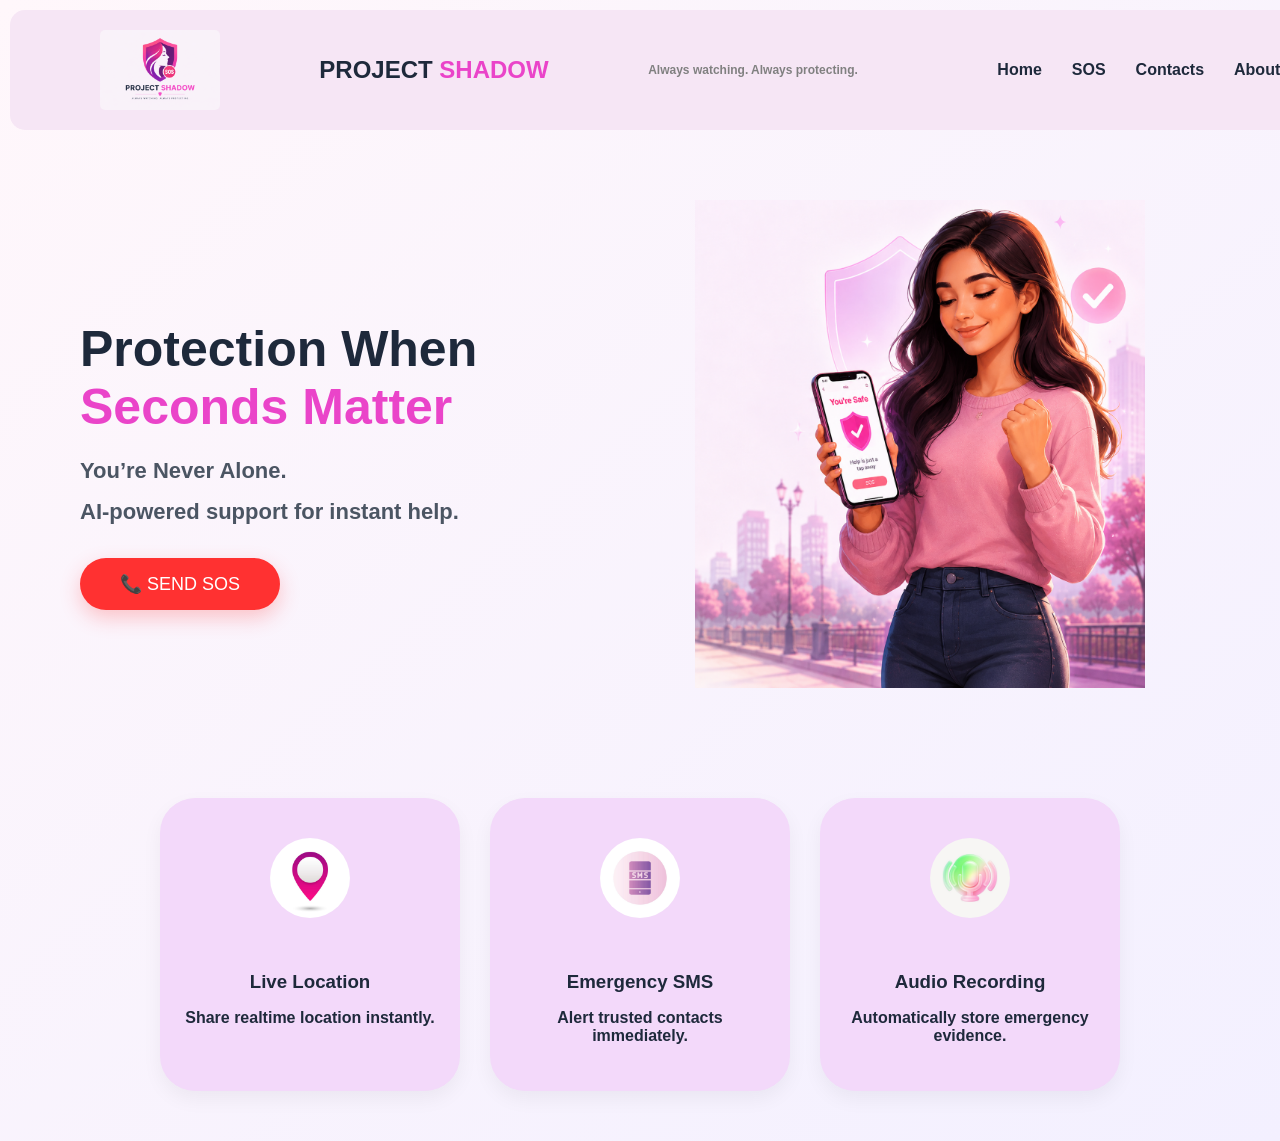
==== index.html @ aa91da35 "Initial Project Shadow homepage design" ====
<!DOCTYPE html>
<html lang="en">
<head>
    <meta charset="UTF-8">
    <meta name="viewport" content="width=device-width, initial-scale=1.0">
    <title>PROJECT SHADOW</title>
    <link rel="stylesheet"href="style.css">

</head>
<body>
   
    <nav>
      <img class="Logo" src="images/Logo.png">
    <h1> PROJECT <span class= "highlight">SHADOW</span></h1>
    <p class="tagline">Always watching. Always protecting.</p>
    <ul>
        <li>Home</li>
        <li>SOS</li>
        <li>Contacts</li>
        <li>About</li>
    </ul>
</nav>
<section class="hero">

  <div class="hero-left">
  
  <h2>
  Protection When <br>
  <span class="highlight">Seconds Matter</span>
  </h2>
  <p>
  You’re Never Alone.
  </p> 
  <p>
  AI-powered support for instant help.
  </p>
  <button>📞 SEND SOS</button>
  </div>  
  <div class="hero-right">
  <img src="images/SHADOW.png" alt=""> 
  </div> 
  </section>
<section class="features">
    <div class="card">
      <img class="Logo" src="images/loc.png">
        <h3> Live Location</h3>
      <p>Share realtime location instantly.</p>
    </div>
   <div class="card">
    <img class="Logo" src="images/sms.png">
      <h3>Emergency SMS</h3>
      <p>Alert trusted contacts immediately.</p>
    </div>

    <div class="card">
      <img class="Logo" src="images/rec.png">
      <h3> Audio Recording</h3>
      <p>Automatically store emergency evidence.</p>
    </div>
</section>

</body>

</html>
---- style.css ----
body{
  background: linear-gradient(to bottom right, #fff7fb, #f3f0ff);
    font-family: 'Outfit', sans-serif;
    color: #1e293b;
    font-weight: bolder;
    margin: 0;
    padding: 0;
}
 .Logo{
        width:120px;
        height:80px;
        object-fit: contain;
        object-position: left;
        border-width: 2px;
        border-radius: 5px;

}
.tagline{
  text-align: left; 
    font-size: 12px;
    color: grey;


}
  nav{
    display: flex;
    justify-content: space-around;
    align-items: center;
    padding: 20px 40px;
    width: 100%;
    border-radius: 15px;
    margin: 10px;
    background-color: #f6e6f5;}
  
ul{
    display: flex;
    gap: 30px;
    list-style: none;
  }
  .hero{
    display: flex;

    justify-content: space-between;

    align-items: center;

    padding: 60px 80px;
}
.hero-left{
  flex: 1;
}

.hero-right{
  flex: 1;

  display: flex;

  justify-content: center;
}

.hero-right img{
  width: 450px;
}

.hero h1{
  font-size: 70px;
  line-height: 1.1;
  margin-bottom: 10px;
}
.hero h2{
    font-size: 50px;
  
    margin-bottom: 20px;
  }
  .hero p{
    font-size: 22px;
    color: #4b5563;
    line-height: 1.4;
    margin: 10px 0;
}
  button{
    padding: 15px 40px;
    border: none;
    background-color: #ff3131;
    color: white;
    margin-top: 20px;
    font-size: 18px;
    border-radius: 40px;
    cursor: pointer;
    transition: 0.3s;
    box-shadow: 0px 8px 20px rgba(255,49,49,0.25);
  }
  
  button:hover{
    background-color: rgba(255, 0, 0, 0.592);
    transform: scale(1.05);
  }
  .highlight{
    color: rgb(234, 68, 201);
    font-weight: bold;


  }
  
    .features{
  display: flex;
  justify-content: center;
  gap: 30px;
  padding: 50px;
  flex-wrap: wrap;
}
.card{
    background: #f3d9fa;  
    padding: 30px 25px;    width: 250px;
    border-radius: 35px;
    text-align: center;
    box-shadow: 0px 8px 20px rgba(0,0,0,0.05);
    transition: 0.3s;
    font-weight: 600;
}
  .card h3{
    margin-bottom: 15px;
  }
  .card:hover{
    transform: translateY(-8px);
    transition: 0.3s ease;
 }
 .card img{
  width: 80px;
  height: 80px;
  object-fit: cover;
  border-radius: 50%;
  margin-bottom: 20px;
  padding:10px;
}
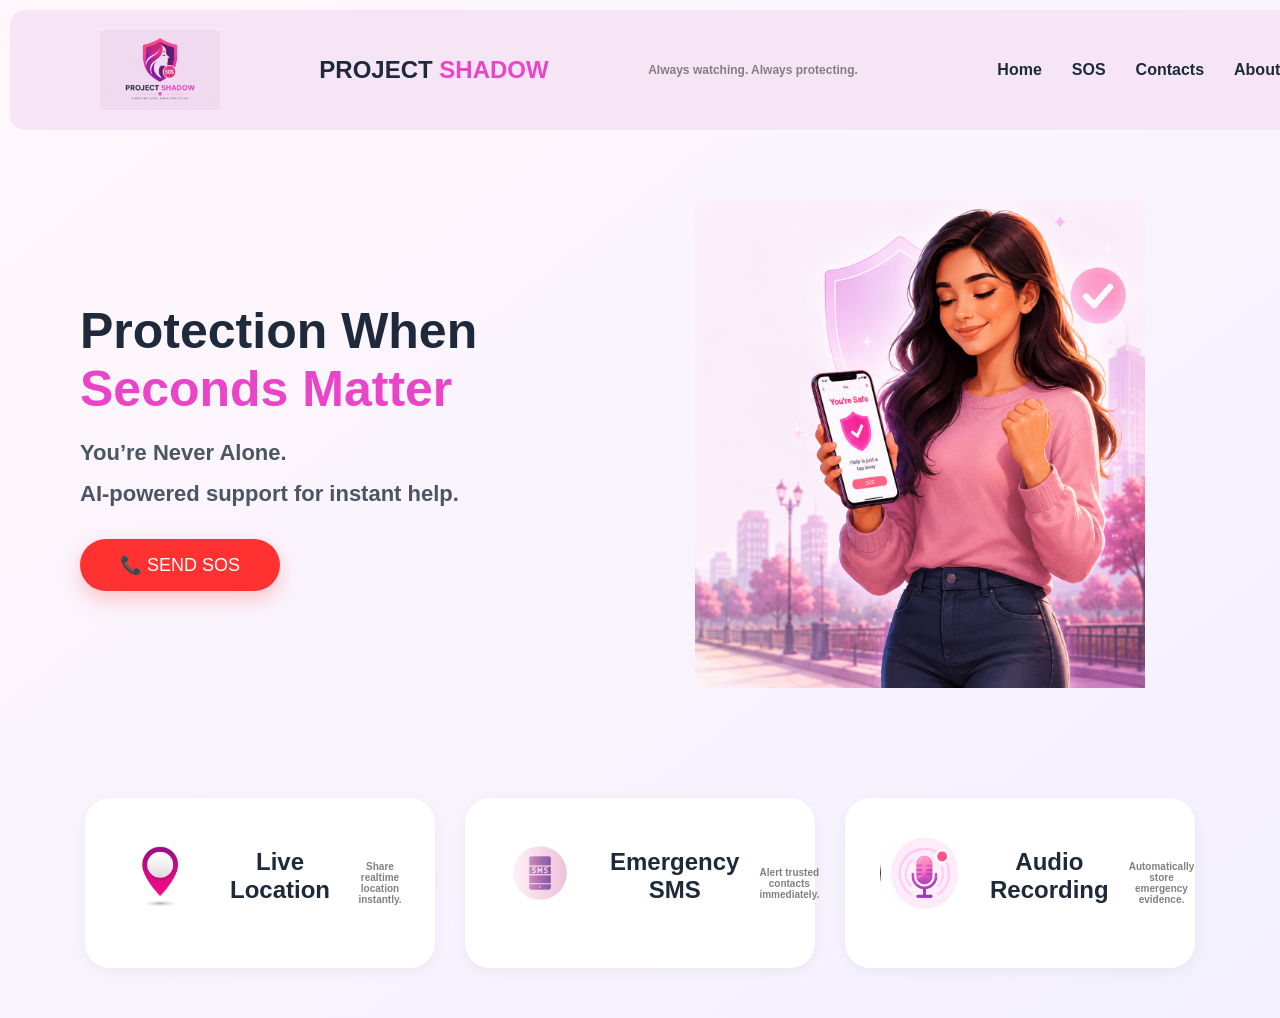
==== commit 6f2bd8b8: "Initial Project Shadow SOSpage design" ====
--- a/index.html
+++ b/index.html
@@ -37,7 +37,7 @@
   <button>📞 SEND SOS</button>
   </div>  
   <div class="hero-right">
-  <img src="images/SHADOW.png" alt=""> 
+  <img  src="images/SHADOW.png" alt=""> 
   </div> 
   </section>
 <section class="features">
--- a/style.css
+++ b/style.css
@@ -13,6 +13,9 @@
         object-position: left;
         border-width: 2px;
         border-radius: 5px;
+        mix-blend-mode: multiply;
+
+
 
 }
 .tagline{
@@ -117,6 +120,7 @@
     box-shadow: 0px 8px 20px rgba(0,0,0,0.05);
     transition: 0.3s;
     font-weight: 600;
+    font-size: 10px;
 }
   .card h3{
     margin-bottom: 15px;
@@ -132,4 +136,236 @@
   border-radius: 50%;
   margin-bottom: 20px;
   padding:10px;
-}+  
+}
+.SOS{
+  width: 300px;
+  height:300px;
+  border-radius: 100%;
+  box-shadow: 30px 30px 30px rgba(255,49,49,0.25);
+  font-size:70px;
+  font-weight: bolder;
+  align-items: center;
+  display: block;
+  margin: 20px auto;
+  margin-top: 50px;
+  cursor: pointer;
+  animation:pulse 2s infinite;
+  
+}
+
+
+.red{
+  color: #ff3131;
+}
+
+
+.help{
+  font-size: 40px;
+  text-align: center;
+  margin-top: 50px;
+
+}
+.subline{
+  font-size: 20px;
+  color: grey;
+  text-align: center;
+  line-height: 1.4;
+
+  
+}
+.secure{
+  width: 120px;
+  height: 80px;
+  object-fit: contain;
+  border-radius: 5px;
+  mix-blend-mode: multiply;
+}
+.status{
+  text-align: center;
+  font-size: 30px;
+  margin-top: 50px;
+
+}
+.status-container{
+  display: flex;
+  gap: 25px;
+  justify-content: center;
+  margin-top: 40px;
+  flex-wrap: wrap;
+}
+
+.card{
+  width: 300px;
+  padding: 25px;
+  border-radius: 25px;
+  display: flex;
+  align-items: center;
+  gap: 20px;
+  background-color: white;
+  box-shadow: 0 4px 15px rgba(0,0,0,0.05);
+}
+
+.icon{
+  width: 80px;
+  height: 80px;
+  border-radius: 50%;
+  display: flex;
+  justify-content: center;
+  align-items: center;
+  font-size: 40px;
+}
+.green{
+  background: #eefaf1;
+}
+.green .icon{
+  background: #d7f5df;
+}
+.blue{
+  background: #eef3ff;
+}
+.blue .icon{
+  background: #dce8ff;
+}
+.purple{
+  background: #f6efff;
+}
+.purple .icon{
+  background: #eadcff;
+}
+h3{
+  margin: 0;
+  font-size: 24px;
+}
+h2{
+  margin: 5px 0;
+}
+p{
+  margin: 0;
+  color: gray;
+}
+.contacts-container{
+  display: flex;
+  gap: 25px;
+  flex-wrap: wrap;
+  justify-content: center;
+  margin-top: 40px;
+}
+
+.contact-card{
+  width: 220px;
+  padding: 25px;
+  border-radius: 25px;
+  text-align: center;
+
+  background: #fdf4ff;
+
+  box-shadow: 0 4px 15px rgba(0,0,0,0.05);
+}
+
+.contact-card img{
+  width: 90px;
+  height: 90px;
+  border-radius: 50%;
+  object-fit: cover;
+    mix-blend-mode: multiply;
+
+
+}
+
+.contact-card h2{
+  margin-top: 15px;
+  margin-bottom: 5px;
+}
+
+.contact-card p{
+  color: gray;
+  margin-bottom: 20px;
+}
+
+.contact-card button{
+  width: 100%;
+  padding: 12px;
+  border-radius: 30px;
+  border: 2px solid hotpink;
+  background: transparent;
+  color: hotpink;
+  font-size: 18px;
+  font-weight: bold;
+  cursor: pointer;
+}
+
+.contact-card button:hover{
+  background: hotpink;
+  color: white;
+}
+
+.actions-container{
+  display: flex;
+  gap: 25px;
+  justify-content: center;
+  margin-top: 40px;
+  flex-wrap: wrap;
+  
+  
+}
+
+.actions{
+  width: 200px;
+  padding: 15px;
+  flex-direction: row;
+  border-radius: 25px;
+  display: flex;
+  align-items: center;
+  gap: 10px;
+  background-color: white;
+  box-shadow: 0 4px 15px rgba(0,0,0,0.05);
+}
+
+
+
+.actions{
+  width: 100px;
+  height: 80px;
+  border-radius: 50%;
+  display: flex;
+  justify-content: center;
+  align-items: center;
+  font-size: 20px;
+}
+.green{
+  background: #eefaf1;
+}
+.green .actions{
+  background: #d7f5df;
+}
+.blue{
+  background: #eef3ff;
+}
+.blue .actions{
+  background: #dce8ff;
+}
+.purple{
+  background: #f6efff;
+}
+.purple .actions{
+  background: #eadcff;
+}
+.orange{
+  background: #f5e7e0;
+}
+
+.orange.actions{
+  background: #f5e7e0;
+}
+h3{
+  margin: 0;
+  font-size: 24px;
+}
+h2{
+  margin: 5px 0;
+}
+p{
+  margin: 0;
+  color: gray;
+}
